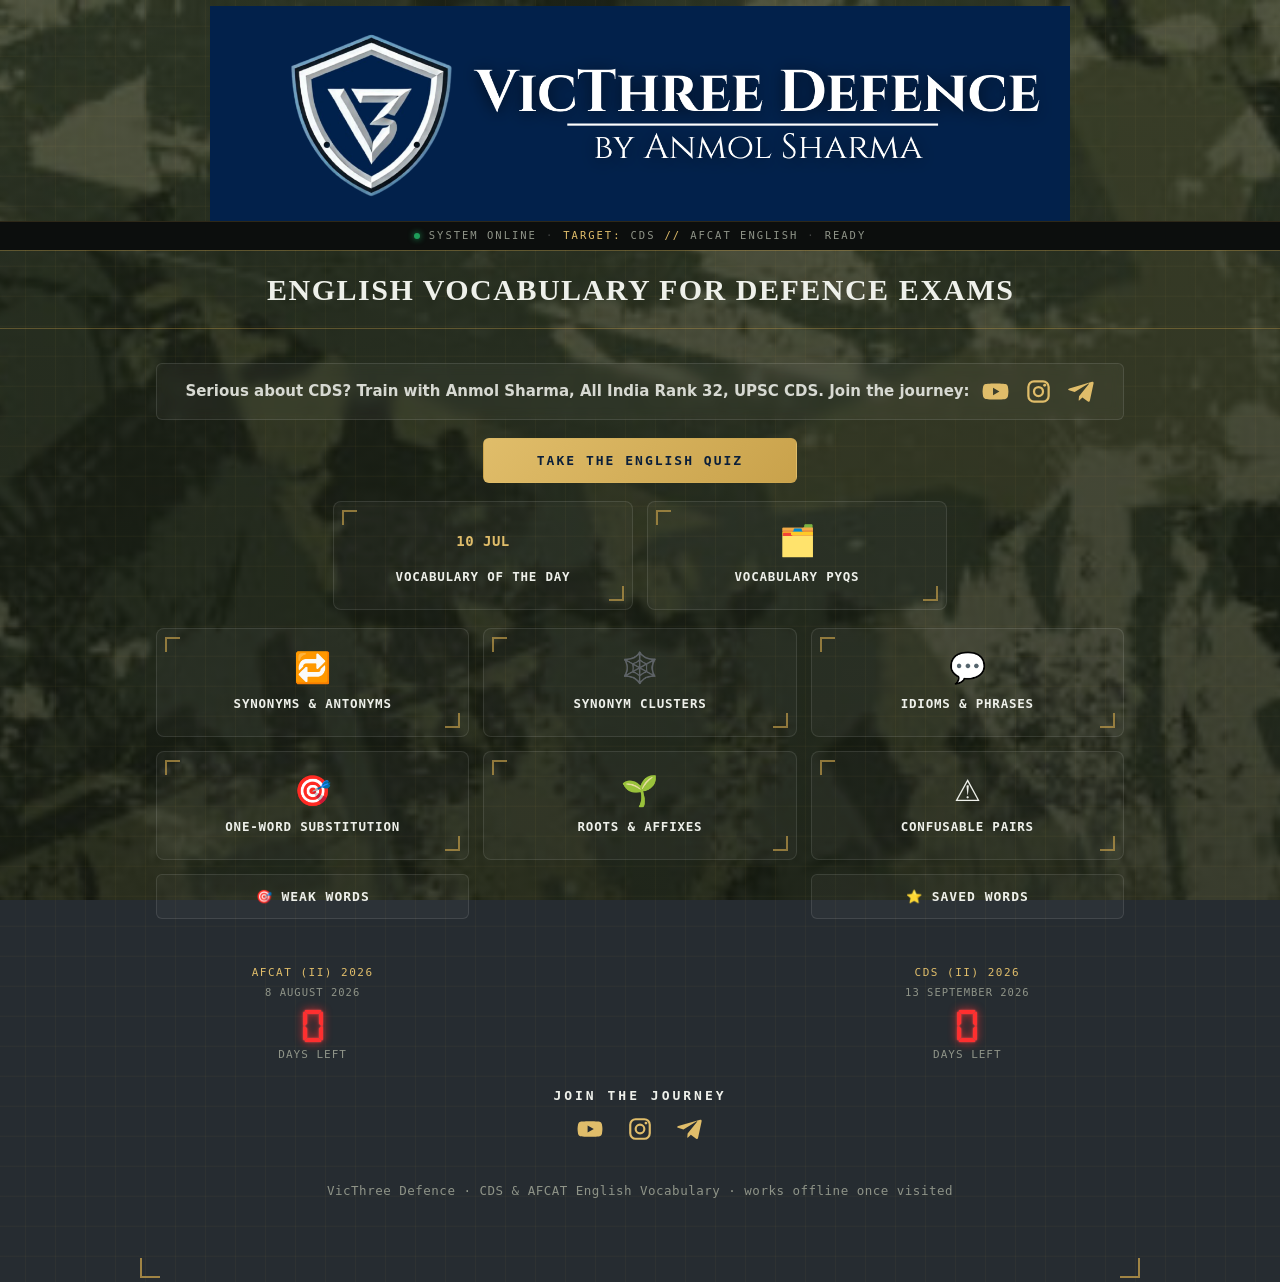
==== docs/index.html @ 81e0538b "Home: camouflage background image behind a dark veil (readability). Cache v=62. Co-Authored-By: Clau" ====
<!doctype html>
<html lang="en">
<head>
<meta charset="utf-8">
<meta name="viewport" content="width=device-width,initial-scale=1">
<title>VicThree Vocab — English Vocabulary for Defence Exams</title>
<meta name="description" content="English vocabulary for defence exams (CDS & AFCAT): synonyms, antonyms, idioms, one-word substitutions, roots and confusables. Mentorship by Anmol Sharma, AIR 32 UPSC CDS.">
<meta name="theme-color" content="#0B1F3A">
<link rel="manifest" href="manifest.webmanifest">
<link rel="apple-touch-icon" href="assets/shield-180.png?v=62">
<link rel="icon" href="assets/shield-192.png?v=62"><link rel="icon" sizes="32x32" href="assets/shield-32.png?v=62">
<link rel="stylesheet" href="css/styles.css?v=62">
</head>
<body class="home">
<header class="vbanner">
  <img class="bimg" src="assets/banner.png?v=62" alt="VicThree Defence — by Anmol Sharma">
  <div class="hud-bar"><span class="dot"></span> System Online <span class="sep">·</span> <span class="amber">TARGET:</span> CDS <span class="amber">//</span> AFCAT English <span class="sep">·</span> Ready</div>
</header>
<div class="titlebar"><h1>English Vocabulary <br class="m-br">for Defence Exams</h1></div>

<main class="container">
  <i class="tick bl"></i><i class="tick br"></i>
  <section class="cta">
    <span class="cta-text">Serious about CDS? Train with Anmol Sharma, <br class="m-br">All India Rank 32, UPSC CDS. Join the journey:</span>
    <nav class="cta-social">
      <a href="https://youtube.com/@victhreedefence" target="_blank" rel="noopener" title="YouTube" aria-label="YouTube"><svg viewBox="0 0 24 24" width="27" height="27" fill="currentColor"><path d="M23 7.5a3 3 0 0 0-2.1-2.1C19 4.9 12 4.9 12 4.9s-7 0-8.9.5A3 3 0 0 0 1 7.5 31 31 0 0 0 .5 12 31 31 0 0 0 1 16.5a3 3 0 0 0 2.1 2.1c1.9.5 8.9.5 8.9.5s7 0 8.9-.5A3 3 0 0 0 23 16.5 31 31 0 0 0 23.5 12 31 31 0 0 0 23 7.5zM9.8 15.3V8.7l5.7 3.3-5.7 3.3z"/></svg></a>
      <a href="https://www.instagram.com/victhreedefence" target="_blank" rel="noopener" title="Instagram" aria-label="Instagram"><svg viewBox="0 0 24 24" width="27" height="27" fill="none" stroke="currentColor" stroke-width="2"><rect x="3" y="3" width="18" height="18" rx="5"/><circle cx="12" cy="12" r="4"/><circle cx="17.5" cy="6.5" r="1.3" fill="currentColor" stroke="none"/></svg></a>
      <a href="https://t.me/anmolxsharma" target="_blank" rel="noopener" title="Telegram" aria-label="Telegram"><svg viewBox="0 0 24 24" width="27" height="27" fill="currentColor"><path d="M9.8 16.2l-.35 3.9c.5 0 .72-.22.98-.48l2.36-2.26 4.9 3.58c.9.5 1.54.24 1.78-.83l3.23-15.13c.32-1.34-.48-1.86-1.35-1.54L1.15 9.3C-.16 9.82-.14 10.56.93 10.9l5.02 1.56L17.9 5.1c.55-.36 1.05-.16.64.2L9.8 16.2z"/></svg></a>
    </nav>
  </section>

  <div class="home-quiz">
    <a class="minitile gold" href="quiz.html">Take the English Quiz</a>
  </div>

  <div class="topic-grid duo">
    <a class="tile" href="wotd.html"><span class="tile-date" id="wotd-date"></span><h3>Vocabulary of the Day</h3></a>
    <a class="tile" href="pyq.html"><div class="ic">🗂️</div><h3>Vocabulary PYQs</h3></a>
  </div>

  <div class="topic-grid">
    <a class="tile" href="learn.html?part=A"><div class="ic">🔁</div><h3>Synonyms &amp; Antonyms</h3></a>
    <a class="tile" href="reference.html?tab=clusters"><div class="ic">🕸️</div><h3>Synonym Clusters</h3></a>
    <a class="tile" href="learn.html?part=B"><div class="ic">💬</div><h3>Idioms &amp; Phrases</h3></a>
    <a class="tile" href="learn.html?part=C"><div class="ic">🎯</div><h3>One-word Substitution</h3></a>
    <a class="tile" href="reference.html?tab=roots"><div class="ic">🌱</div><h3>Roots &amp; Affixes</h3></a>
    <a class="tile" href="reference.html?tab=confusables"><div class="ic">⚠️</div><h3>Confusable Pairs</h3></a>
  </div>

  <div class="home-actions">
    <div class="action-col">
      <a class="minitile" href="quiz.html?mode=review">🎯 Weak Words</a>
      <div class="exam-timer">
        <div class="et-name">AFCAT (II) 2026</div>
        <div class="et-date">8 August 2026</div>
        <div class="et-count"><span class="n" data-countdown="2026-08-08">—</span> <span class="et-unit">days left</span></div>
      </div>
    </div>
    <div class="action-col">
      <a class="minitile" href="browse.html?saved=1">⭐ Saved Words</a>
      <div class="exam-timer">
        <div class="et-name">CDS (II) 2026</div>
        <div class="et-date">13 September 2026</div>
        <div class="et-count"><span class="n" data-countdown="2026-09-13">—</span> <span class="et-unit">days left</span></div>
      </div>
    </div>
  </div>

  <p class="join-label">Join the Journey</p>
  <nav class="foot-social">
    <a href="https://youtube.com/@victhreedefence" target="_blank" rel="noopener" title="YouTube" aria-label="YouTube"><svg viewBox="0 0 24 24" width="26" height="26" fill="currentColor"><path d="M23 7.5a3 3 0 0 0-2.1-2.1C19 4.9 12 4.9 12 4.9s-7 0-8.9.5A3 3 0 0 0 1 7.5 31 31 0 0 0 .5 12 31 31 0 0 0 1 16.5a3 3 0 0 0 2.1 2.1c1.9.5 8.9.5 8.9.5s7 0 8.9-.5A3 3 0 0 0 23 16.5 31 31 0 0 0 23.5 12 31 31 0 0 0 23 7.5zM9.8 15.3V8.7l5.7 3.3-5.7 3.3z"/></svg></a>
    <a href="https://www.instagram.com/victhreedefence" target="_blank" rel="noopener" title="Instagram" aria-label="Instagram"><svg viewBox="0 0 24 24" width="26" height="26" fill="none" stroke="currentColor" stroke-width="2"><rect x="3" y="3" width="18" height="18" rx="5"/><circle cx="12" cy="12" r="4"/><circle cx="17.5" cy="6.5" r="1.3" fill="currentColor" stroke="none"/></svg></a>
    <a href="https://t.me/anmolxsharma" target="_blank" rel="noopener" title="Telegram" aria-label="Telegram"><svg viewBox="0 0 24 24" width="26" height="26" fill="currentColor"><path d="M9.8 16.2l-.35 3.9c.5 0 .72-.22.98-.48l2.36-2.26 4.9 3.58c.9.5 1.54.24 1.78-.83l3.23-15.13c.32-1.34-.48-1.86-1.35-1.54L1.15 9.3C-.16 9.82-.14 10.56.93 10.9l5.02 1.56L17.9 5.1c.55-.36 1.05-.16.64.2L9.8 16.2z"/></svg></a>
  </nav>

  <p class="foot">VicThree Defence · CDS &amp; AFCAT English Vocabulary · works offline once visited</p>
</main>

<script src="js/data.js?v=62"></script>
<script>
(function(){
  var today = new Date(); today.setHours(0,0,0,0);
  document.querySelectorAll('[data-countdown]').forEach(function(el){
    var parts = el.getAttribute('data-countdown').split('-');
    var exam = new Date(+parts[0], +parts[1]-1, +parts[2]);
    var days = Math.max(0, Math.round((exam - today) / 86400000));
    el.textContent = days;
    var unit = el.parentNode.querySelector('.et-unit');
    if (unit) unit.textContent = (days === 1 ? 'day left' : 'days left');
  });
  var wd = document.getElementById('wotd-date');
  if (wd) {
    function shortD(dt){ return dt.getDate() + ' ' + dt.toLocaleDateString('en-GB',{month:'short'}).toUpperCase(); }
    wd.textContent = shortD(new Date());
    fetch('data/wotd.json').then(function(r){return r.json();}).then(function(d){
      if (d && d[0] && d[0].date){ var p = d[0].date.split('-'); wd.textContent = shortD(new Date(+p[0], +p[1]-1, +p[2])); }
    }).catch(function(){});
  }
})();
</script>
</body>
</html>
---- docs/css/styles.css ----
/* VicThree Vocab — CDS & AFCAT English Vocabulary
   Brand: navy #0B1F3A / gold #C9A24B (matches victhree-pyq) */
:root{
  --navy:#0B1F3A; --navy-2:#12294b; --navy-3:#1b365d;
  --gold:#C9A24B; --gold-2:#e0bd6a;
  --ink:#10233f; --muted:#5b6b82; --line:#e4e8ef; --bg:#f5f7fb; --card:#ffffff;
  --green:#1e9e5a; --green-bg:#e7f6ee; --red:#d23b48; --red-bg:#fdecee;
  --shadow:0 2px 10px rgba(11,31,58,.08); --shadow-lg:0 8px 28px rgba(11,31,58,.16);
  --radius:14px;
}
*{box-sizing:border-box}
html{-webkit-text-size-adjust:100%}
body{
  margin:0;font-family:"Segoe UI",system-ui,-apple-system,Roboto,Arial,sans-serif;
  color:var(--ink);background:var(--bg);line-height:1.5;
}
a{color:var(--navy-3);text-decoration:none}
img{max-width:100%}

/* ---- Header ---- */
.top{
  background:linear-gradient(135deg,var(--navy),var(--navy-2));
  color:#fff;padding:14px 16px;position:sticky;top:0;z-index:30;
  box-shadow:0 2px 10px rgba(0,0,0,.18);
}
.top .wrap{max-width:1000px;margin:0 auto;display:flex;align-items:center;gap:12px}
.brand{display:flex;align-items:center;gap:10px;font-weight:700;letter-spacing:.3px}
.brand .v3{
  width:34px;height:34px;flex:0 0 34px;border-radius:9px;
  background:var(--gold);color:var(--navy);display:grid;place-items:center;
  font-weight:800;font-size:15px;
}
.brand small{display:block;font-weight:500;font-size:11px;color:#b9c6dc;letter-spacing:.2px}
.top nav{margin-left:auto;display:flex;gap:6px;flex-wrap:wrap}
.top nav a{
  color:#dce4f1;padding:7px 12px;border-radius:999px;font-size:13.5px;font-weight:600;
}
.top nav a.active,.top nav a:hover{background:rgba(255,255,255,.14);color:#fff}

.container{max-width:1000px;margin:0 auto;padding:18px 16px 60px}

/* ---- PYQ-style banner header (all pages) ---- */
.vbanner{background:var(--navy);text-align:center;padding-top:6px;position:relative}
.vbanner-icons{display:flex;justify-content:flex-end;align-items:center;gap:18px;padding:8px 18px 12px}
.vbanner-icons a{color:var(--gold-2);display:inline-flex;line-height:0;text-decoration:none}
.vbanner-icons a:hover{color:#fff}
.cta{display:flex;align-items:center;justify-content:center;gap:12px;flex-wrap:wrap;
  background:linear-gradient(135deg,var(--navy),var(--navy-2));color:#fff;
  border-radius:14px;padding:14px 18px;margin:16px 0;box-shadow:var(--shadow-lg);text-align:center}
.cta-text{font-size:15px;font-weight:600;color:#fff;line-height:1.4}
.m-br{display:none}
@media(max-width:600px){.m-br{display:inline}}
.cta-social{display:flex;gap:16px;align-items:center}
.cta-social a{color:var(--gold-2);display:inline-flex;line-height:0;transition:color .12s,transform .12s}
.cta-social a:hover{color:#fff;transform:translateY(-2px)}
.join-label{text-align:center;font-weight:800;color:var(--navy);font-size:16px;letter-spacing:.3px;margin:26px 0 0}
.foot-social{display:flex;justify-content:center;align-items:center;gap:24px;margin:10px 0 6px}
.foot-social a{color:var(--navy);display:inline-flex;line-height:0;text-decoration:none;transition:color .12s,transform .12s}
.foot-social a:hover{color:var(--gold);transform:translateY(-2px)}
.vbanner .bimg{display:block;width:100%;max-width:860px;height:auto;margin:0 auto}
.vbanner-nav{display:flex;gap:8px;justify-content:center;flex-wrap:wrap;padding:10px 12px 14px}
.vbanner-nav a{color:#e7edf7;background:rgba(255,255,255,.10);border:1px solid rgba(255,255,255,.20);
  border-radius:999px;padding:8px 16px;font-size:14px;font-weight:600}
.vbanner-nav a:hover,.vbanner-nav a.active{background:var(--gold);border-color:var(--gold);color:var(--navy)}
.titlebar{background:var(--navy);border-bottom:4px solid var(--gold);padding:16px 16px;text-align:center;display:flex;align-items:center;justify-content:center}
.titlebar h1{margin:0;color:#fff;font-size:30px;font-weight:800;letter-spacing:1.5px;
  font-family:Georgia,"Times New Roman",serif;text-transform:uppercase;
  text-align:center;padding-left:1.5px}
@media(max-width:560px){.titlebar h1{font-size:21px}}

/* ---- Topic grid + wide cards (PYQ look) ---- */
.home-quiz{display:grid;grid-template-columns:repeat(3,1fr);gap:14px;margin:18px 0 0}
.home-quiz .minitile{grid-column:2}
.minitile.gold{background:linear-gradient(135deg,var(--gold-2),var(--gold));border-color:transparent;color:var(--navy)}
@media(max-width:600px){.home-quiz{grid-template-columns:1fr}.home-quiz .minitile{grid-column:1}}
.topic-grid{display:grid;grid-template-columns:repeat(3,1fr);gap:14px;margin:14px 0}
.topic-grid.one{grid-template-columns:minmax(0,340px);justify-content:center;margin:18px auto}
.topic-grid .tile{align-items:center;justify-content:center;text-align:center;padding:22px 14px;gap:10px}
.topic-grid .tile .ic{font-size:30px;height:34px;line-height:1;display:flex;align-items:center;justify-content:center}
@media(max-width:600px){.topic-grid{grid-template-columns:repeat(2,1fr)}}
.widecard{display:flex;align-items:center;gap:16px;background:var(--card);border:1px solid var(--line);
  border-radius:14px;padding:18px 22px;box-shadow:var(--shadow);margin:14px 0;cursor:pointer;
  transition:transform .12s,box-shadow .12s}
.widecard:hover{transform:translateY(-2px);box-shadow:var(--shadow-lg)}
.widecard .ic{font-size:26px;flex:0 0 auto}
.widecard h3{margin:0;font-size:18px;flex:1;text-align:left}
.widecard .chev{color:var(--gold);font-size:22px;font-weight:700}
.widecard.dark{background:linear-gradient(135deg,var(--navy),var(--navy-2));border:none;color:#fff}
.widecard.dark h3{color:#fff}
.widecard.gold{background:linear-gradient(135deg,var(--gold-2),var(--gold));border:none;color:var(--navy)}
.widecard.gold h3{color:var(--navy)}
.widecard.gold .chev{color:var(--navy)}
/* short split row (Weak Words left · Saved Words right, middle empty) */
.home-actions{display:grid;grid-template-columns:repeat(3,1fr);gap:14px;margin:14px 0 4px}
.home-actions .action-col:last-child{grid-column:-2 / -1}
.minitile{display:flex;align-items:center;justify-content:center;gap:8px;background:var(--card);border:1px solid var(--line);
  border-radius:12px;padding:12px;font-weight:700;font-size:14.5px;color:var(--navy);box-shadow:var(--shadow)}
.minitile:hover{border-color:var(--gold);transform:translateY(-1px)}
@media(max-width:600px){.home-actions{grid-template-columns:repeat(2,1fr)}}

/* ---- Banner + page title (home) ---- */
.banner{
  display:block;width:100%;height:auto;border-radius:var(--radius);
  box-shadow:var(--shadow-lg);margin-bottom:18px;
}
.page-title{
  text-align:center;font-size:24px;color:var(--navy);margin:6px 0 20px;
  letter-spacing:.2px;
}
.home-tiles{grid-template-columns:repeat(auto-fill,minmax(160px,1fr))}
.home-tiles .tile{align-items:center;text-align:center;padding:22px 16px}
.home-tiles .tile .ic{font-size:30px}
@media(max-width:560px){
  .page-title{font-size:20px}
  .home-tiles{grid-template-columns:repeat(2,1fr)}
}

/* ---- Hero (home) ---- */
.hero{
  background:linear-gradient(135deg,var(--navy),var(--navy-3));color:#fff;
  border-radius:var(--radius);padding:26px 22px;margin-bottom:20px;box-shadow:var(--shadow-lg);
}
.hero h1{margin:0 0 6px;font-size:24px}
.hero p{margin:0;color:#c7d4e8;font-size:14.5px}
.stats{display:flex;gap:10px;flex-wrap:wrap;margin-top:18px}
.stat{background:rgba(255,255,255,.10);border:1px solid rgba(255,255,255,.14);
  border-radius:11px;padding:10px 14px;min-width:84px}
.stat b{display:block;font-size:22px;color:var(--gold-2);line-height:1.1}
.stat span{font-size:12px;color:#c7d4e8}

/* ---- Tiles ---- */
.tiles{display:grid;grid-template-columns:repeat(auto-fill,minmax(150px,1fr));gap:12px}
.tile{
  background:var(--card);border:1px solid var(--line);border-radius:var(--radius);
  padding:16px;box-shadow:var(--shadow);display:flex;flex-direction:column;gap:6px;
  cursor:pointer;transition:transform .12s,box-shadow .12s,border-color .12s;
}
.tile:hover{transform:translateY(-2px);box-shadow:var(--shadow-lg);border-color:var(--gold)}
.tile .ic{font-size:26px}
.tile h3{margin:0;font-size:15.5px}
.tile p{margin:0;font-size:12.5px;color:var(--muted)}
.section-title{margin:24px 0 10px;font-size:13px;text-transform:uppercase;letter-spacing:1px;color:var(--muted)}

/* ---- Buttons ---- */
.btn{
  display:inline-flex;align-items:center;gap:7px;justify-content:center;
  background:var(--gold);color:var(--navy);border:none;border-radius:10px;
  padding:11px 18px;font-weight:700;font-size:14px;cursor:pointer;transition:filter .12s,transform .12s;
}
.btn:hover{filter:brightness(1.05);transform:translateY(-1px)}
.btn.ghost{background:transparent;color:#fff;border:1px solid rgba(255,255,255,.4)}
.btn.sm{padding:7px 12px;font-size:12.5px;border-radius:8px}
.btn.outline{background:#fff;color:var(--navy);border:1px solid var(--line)}
.backlink{display:inline-flex;align-items:center;gap:6px;color:var(--navy-3);font-weight:600;font-size:13.5px;margin-bottom:12px}

/* ---- Toolbar / filters ---- */
.toolbar{
  background:var(--card);border:1px solid var(--line);border-radius:var(--radius);
  padding:14px;box-shadow:var(--shadow);margin-bottom:16px;
  display:grid;gap:10px;grid-template-columns:repeat(auto-fit,minmax(150px,1fr));
}
.field{display:flex;flex-direction:column;gap:4px}
.field label{font-size:11.5px;font-weight:700;color:var(--muted);text-transform:uppercase;letter-spacing:.5px}
.field select,.field input{
  padding:9px 10px;border:1px solid var(--line);border-radius:9px;font-size:14px;background:#fff;color:var(--ink);
}
.field input:focus,.field select:focus{outline:2px solid var(--gold);border-color:var(--gold)}
.chips{display:flex;gap:7px;flex-wrap:wrap}
.chip{
  border:1px solid var(--line);background:#fff;color:var(--navy);border-radius:999px;
  padding:7px 13px;font-size:13px;font-weight:600;cursor:pointer;
}
.chip.on{background:var(--navy);color:#fff;border-color:var(--navy)}
.meta-row{display:flex;align-items:center;gap:12px;flex-wrap:wrap;margin-bottom:12px;font-size:13.5px;color:var(--muted)}

/* ---- Word / detail cards ---- */
.cards{display:grid;gap:14px}
.qcard,.wcard{
  background:var(--card);border:1px solid var(--line);border-radius:var(--radius);
  padding:20px 20px 18px;box-shadow:var(--shadow);
}
.qhead{display:flex;align-items:flex-start;gap:10px}
.qnum{font-size:12px;font-weight:700;color:var(--gold);background:var(--navy);
  border-radius:7px;padding:3px 8px;flex:0 0 auto}
.qtype{font-size:11px;font-weight:700;text-transform:uppercase;letter-spacing:.6px;
  color:var(--muted);border:1px solid var(--line);border-radius:999px;padding:2px 9px}
.stem{font-size:18px;font-weight:600;line-height:1.45;margin:12px 0 14px}
.stem .cap{color:var(--navy);font-weight:800;letter-spacing:.4px}

.opts{display:grid;gap:8px}
.opt{
  display:flex;align-items:center;gap:10px;border:1.5px solid var(--line);
  border-radius:10px;padding:13px 15px;font-size:16.5px;background:#fff;
}
.opt .lt{font-weight:800;color:var(--muted);width:18px;flex:0 0 18px}
.opt.clickable{cursor:pointer;transition:border-color .12s,background .12s}
.opt.clickable:hover{border-color:var(--gold);background:#fffdf6}
.opt.chosen{border-color:var(--navy);background:#eef2fb}
.opt.chosen .lt{color:var(--navy)}
.opt.correct{background:var(--green-bg);border-color:var(--green);color:#0c6b3a}
.opt.correct .lt{color:var(--green)}
.opt.wrong{background:var(--red-bg);border-color:var(--red);color:#9c1f2b}
.opt.wrong .lt{color:var(--red)}

/* detail panel */
.detail{margin-top:14px;border-top:1px dashed var(--line);padding-top:14px;display:none}
.detail.show{display:block;animation:fade .18s ease}
@keyframes fade{from{opacity:0;transform:translateY(4px)}to{opacity:1;transform:none}}
.dword{margin:2px 0 12px;font-size:30px;color:var(--navy);line-height:1.12}
.dmeaning{font-size:21px;line-height:1.4;margin:0 0 12px;color:var(--ink)}
.dex{font-style:italic;color:#44566f;font-size:17px;line-height:1.5;margin:0 0 14px}
.dline{font-size:18px;line-height:1.5;margin:8px 0;color:var(--ink)}
.dline .dk{font-weight:700;margin-right:8px}
.dline.dsyn .dk{color:#0c6b3a}
.dline.dant .dk{color:#b83143}
.dtrick{margin-top:16px;background:#fbf6e9;border-left:4px solid var(--gold);border-radius:8px;padding:14px 16px;font-size:16.5px;line-height:1.45}
.dtrick b{color:#8a6a1f}
.dtop{display:flex;align-items:center;justify-content:space-between;gap:10px;margin-bottom:8px}
.dtools{display:flex;align-items:center;gap:8px}
.iconbtn{background:none;border:none;cursor:pointer;color:var(--muted);padding:5px;border-radius:8px;
  line-height:0;display:inline-flex;align-items:center;transition:color .12s,background .12s}
.iconbtn:hover{color:var(--navy);background:#eef2f8}
.muted-intro{color:var(--muted);font-size:14px;margin:2px 0 12px;line-height:1.5}
.kindtag{font-size:12px;font-weight:600;color:var(--muted);text-transform:uppercase;letter-spacing:.5px;vertical-align:middle}
/* PYQ tag + chip counts + OCR note */
.pyqtag{font-family:var(--mono);font-size:11px;font-weight:700;letter-spacing:.5px;color:var(--navy);
  background:linear-gradient(135deg,var(--gold-2),var(--gold));border-radius:7px;padding:3px 9px;flex:0 0 auto;white-space:nowrap}
.chip .chipn{font-size:11px;opacity:.7;font-weight:700}
.chip.on .chipn{opacity:.85}
.dnote{margin:8px 0 0;font-size:13.5px;line-height:1.45;color:#8a6a1f;background:#fbf6e9;border-left:3px solid var(--gold);border-radius:6px;padding:8px 12px}
.meaningtag{font-size:15px;font-weight:600;color:var(--navy);background:#eef2f8;border-radius:8px;padding:3px 11px;vertical-align:middle;white-space:normal}
.confrow{margin:10px 0}
.confrow + .confrow{border-top:1px solid var(--line);padding-top:12px}
.confrow .cw{font-weight:800;color:var(--navy)}
.vs{color:var(--muted);font-weight:600;font-size:16px}
.dclust{display:flex;flex-wrap:wrap;gap:7px}
.wchip{background:#eef2f8;color:var(--navy);border-radius:8px;padding:5px 10px;font-size:15px;font-weight:600}
.wchip.link{cursor:pointer;border:1px solid transparent;font-family:inherit;box-shadow:inset 0 -2px 0 var(--gold)}
.wchip.link:hover{background:var(--gold);color:var(--navy);box-shadow:none}
.cluster-hint{display:flex;align-items:center;gap:10px;background:#fbf6e9;border:1px solid var(--gold);
  border-left:4px solid var(--gold);border-radius:10px;padding:10px 14px;margin:0 0 14px;font-size:14px;
  color:#7a5d12;animation:fade .2s ease}
.cluster-hint[hidden]{display:none}
.cluster-hint b{color:#8a6a1f}
.hint-x{margin-left:auto;flex:0 0 auto;background:none;border:none;cursor:pointer;color:#8a6a1f;font-size:16px;line-height:1;padding:2px 4px}
.hint-x:hover{color:var(--navy)}
.modal{position:fixed;inset:0;background:rgba(11,31,58,.55);display:flex;align-items:center;justify-content:center;padding:16px;z-index:60}
.modal[hidden]{display:none}
.modal-card{background:var(--card);border-radius:var(--radius);max-width:560px;width:100%;max-height:85vh;
  overflow:auto;padding:20px;box-shadow:var(--shadow-lg);animation:fade .16s ease}
.dactions{display:flex;gap:8px;flex-wrap:wrap;margin-top:12px}
.row-between{display:flex;align-items:center;justify-content:space-between;gap:10px;flex-wrap:wrap}
.home .banner{margin-top:4px}
.navrow{display:flex;justify-content:flex-end;margin-top:16px}
.navrow .btn{min-width:170px}
.qcard.result{text-align:center}
.qcard.result .dactions{justify-content:center}

/* star / progress */
.star{background:none;border:none;cursor:pointer;font-size:20px;line-height:1;color:#cdd5e2;padding:0}
.star.on{color:var(--gold)}
.pbadge{font-size:11.5px;font-weight:700;border-radius:999px;padding:2px 9px}
.pbadge.got{background:var(--green-bg);color:#0c6b3a}
.pbadge.missed{background:var(--red-bg);color:#9c1f2b}

/* score bar (quiz) */
.scorebar{
  position:sticky;top:62px;z-index:20;background:var(--card);border:1px solid var(--line);
  border-radius:12px;padding:10px 14px;box-shadow:var(--shadow);margin-bottom:14px;
  display:flex;align-items:center;gap:14px;font-size:14px;
}
.scorebar .track{flex:1;height:8px;background:var(--line);border-radius:999px;overflow:hidden}
.scorebar .fill{height:100%;background:linear-gradient(90deg,var(--gold),var(--green));width:0;transition:width .3s}
.scorebar b{color:var(--navy)}

.empty{text-align:center;color:var(--muted);padding:50px 20px}
.foot{text-align:center;color:var(--muted);font-size:12.5px;padding:28px 0 8px}
.spin{text-align:center;padding:50px;color:var(--muted)}

@media(max-width:560px){
  .top nav a{padding:6px 9px;font-size:12.5px}
  .hero h1{font-size:20px}
  .brand small{display:none}
}

/* ============ Tactical / military HUD theme ============
   Home page = full obsidian HUD (the reference photos).
   Sub-pages = tactical "shell" (mono headers, status strip, faint grid)
   but keep the study/reading surfaces light & high-contrast. */
:root{
  --mono:"Consolas","SF Mono",ui-monospace,"DejaVu Sans Mono",monospace;
  --obsidian:#0c0e0d; --obsidian-2:#14140f;
  --hud-line:rgba(201,162,75,.35);
  --hud-white:#eef0ea; --hud-dim:#8f9488;
}

/* ---- shared tactical accents (all pages) ---- */
.qtype,.qnum,.kindtag{font-family:var(--mono);text-transform:uppercase;letter-spacing:1px}
#tabs .chip,#rootkinds .chip,#kind-chips .chip{font-family:var(--mono);text-transform:uppercase;letter-spacing:.5px;font-size:12.5px}
.section-title{font-family:var(--mono)}
/* page headers read like field-manual labels */
#qtitle,#ltitle,.container > h2{font-family:var(--mono);text-transform:uppercase;letter-spacing:2px;font-weight:700}

/* faint tactical map-grid on light sub-pages only */
body:not(.home){
  background-image:
    linear-gradient(rgba(11,31,58,.045) 1px, transparent 1px),
    linear-gradient(90deg, rgba(11,31,58,.045) 1px, transparent 1px);
  background-size:28px 28px;
}

/* HUD status strip beneath the banner (all pages) */
.vbanner{border-bottom:1px solid var(--hud-line)}
.hud-bar{
  font-family:var(--mono);font-size:10.5px;letter-spacing:2px;text-transform:uppercase;
  color:var(--hud-dim);background:var(--obsidian);
  display:flex;align-items:center;gap:9px;justify-content:center;flex-wrap:wrap;
  padding:6px 14px;border-top:1px solid rgba(201,162,75,.18);
}
@media(max-width:600px){
  .hud-bar{flex-wrap:nowrap;white-space:nowrap;gap:3px;font-size:8.5px;letter-spacing:.2px;padding:6px 6px}
}
.hud-bar .dot{width:6px;height:6px;background:var(--green);border-radius:50%;
  display:inline-block;box-shadow:0 0 6px var(--green)}
.hud-bar .amber{color:var(--gold-2)}
.hud-bar .sep{color:rgba(255,255,255,.22)}

/* insignia-style topic tiles: HUD gold corner brackets (all pages) */
.topic-grid .tile{position:relative}
.topic-grid .tile h3{text-transform:uppercase;letter-spacing:.7px}
.topic-grid .tile::before,.topic-grid .tile::after{content:"";position:absolute;width:13px;height:13px;border:2px solid var(--gold);opacity:.55;pointer-events:none}
.topic-grid .tile::before{top:8px;left:8px;border-right:0;border-bottom:0}
.topic-grid .tile::after{bottom:8px;right:8px;border-left:0;border-top:0}
.minitile{text-transform:uppercase;letter-spacing:.6px}

/* ================= HOME — obsidian HUD ================= */
body.home{
  overflow-x:clip;
  background-color:#262c31;
  background-image:
    linear-gradient(rgba(201,162,75,.05) 1px, transparent 1px),
    linear-gradient(90deg, rgba(201,162,75,.05) 1px, transparent 1px),
    linear-gradient(rgba(15,20,14,.70), rgba(13,17,12,.80)),
    url('../assets/camo.jpg');
  background-size:30px 30px, 30px 30px, auto, cover;
  background-position:center, center, center, center;
  background-repeat:repeat, repeat, no-repeat, no-repeat;
  background-attachment:scroll, scroll, fixed, fixed;
  color:var(--hud-white);
}
body.home .vbanner{background:transparent}
body.home .titlebar{background:transparent;border-bottom:1px solid var(--hud-line)}
body.home .titlebar h1{color:var(--hud-white)}
body.home .container{position:relative}

/* corner crop-marks framing the whole layout (reference photo 1) */
.tick{position:absolute;width:20px;height:20px;pointer-events:none;opacity:.75;z-index:5}
.tick.tl{top:4px;left:0;border-top:2px solid var(--gold);border-left:2px solid var(--gold)}
.tick.tr{top:4px;right:0;border-top:2px solid var(--gold);border-right:2px solid var(--gold)}
.tick.bl{bottom:4px;left:0;border-bottom:2px solid var(--gold);border-left:2px solid var(--gold)}
.tick.br{bottom:4px;right:0;border-bottom:2px solid var(--gold);border-right:2px solid var(--gold)}

/* CTA as a translucent dark glass panel */
body.home .cta{
  background:rgba(255,255,255,.035);border:1px solid rgba(255,255,255,.11);
  box-shadow:none;border-radius:6px;backdrop-filter:blur(6px);
}
body.home .cta-text{color:#d7d9d2}
body.home .cta-social a{color:var(--gold-2)}

/* insignia tiles on obsidian */
body.home .topic-grid .tile{
  background:rgba(255,255,255,.03);border:1px solid rgba(255,255,255,.10);
  border-radius:8px;box-shadow:none;color:var(--hud-white);
}
body.home .topic-grid .tile:hover{border-color:var(--gold);background:rgba(201,162,75,.08);transform:translateY(-2px)}
body.home .topic-grid .tile h3{color:var(--hud-white);font-family:var(--mono);font-size:12.5px;font-weight:700;letter-spacing:.8px}
body.home .topic-grid .tile::before,body.home .topic-grid .tile::after{opacity:.65}

/* quiz button + action tiles on obsidian */
body.home .minitile{
  background:rgba(255,255,255,.03);border:1px solid rgba(255,255,255,.10);color:var(--hud-white);
  border-radius:6px;font-family:var(--mono);letter-spacing:1px;font-size:13px;box-shadow:none;
}
body.home .minitile:hover{border-color:var(--gold);background:rgba(201,162,75,.08)}
/* primary quiz tile: keep the bright gold fill + navy text so it's the clear call-to-action */
body.home .home-quiz .minitile.gold{
  background:linear-gradient(135deg,var(--gold-2),var(--gold));
  color:var(--navy);border:1px solid transparent;
  border-radius:6px;font-family:var(--mono);letter-spacing:2px;font-weight:800;
}
body.home .home-quiz .minitile.gold:hover{background:linear-gradient(135deg,#eccb7c,var(--gold-2));border-color:transparent}

/* per-exam countdown, stacked under each action tile */
.home-actions .action-col{display:flex;flex-direction:column;gap:46px}
.exam-timer{text-align:center;font-family:var(--mono)}
.exam-timer .et-name{font-size:11px;color:var(--gold-2);letter-spacing:1.5px;text-transform:uppercase}
.exam-timer .et-date{font-size:10.5px;color:var(--hud-dim);letter-spacing:1px;text-transform:uppercase;margin-top:3px}
.exam-timer .et-count{margin-top:10px;line-height:1}

/* seven-segment LED "bomb timer" digits (DSEG7 — SIL OFL font, bundled offline) */
@font-face{
  font-family:'DSEG7';
  src:url('../assets/DSEG7Classic-Bold.woff2') format('woff2');
  font-weight:700;font-style:normal;font-display:swap;
}
.et-count .n{
  display:block;text-align:center;text-indent:4px;
  font-family:'DSEG7',var(--mono);font-size:32px;line-height:1;letter-spacing:4px;
  color:#ff2f2f;
  text-shadow:0 0 8px rgba(255,45,45,.9),0 0 2px rgba(255,95,95,.95);
  animation:led-pulse 2s ease-in-out infinite;
}
.et-count .et-unit{
  display:block;text-align:center;margin-top:7px;
  font-family:var(--mono);font-size:11px;color:var(--hud-dim);text-transform:uppercase;letter-spacing:1px;
}
@keyframes led-pulse{
  0%,100%{opacity:1;   text-shadow:0 0 9px rgba(255,45,45,.95),0 0 3px rgba(255,95,95,1)}
  50%    {opacity:.38; text-shadow:0 0 3px rgba(255,45,45,.35)}
}
@media(prefers-reduced-motion:reduce){.et-count .n{animation:none}}

body.home .join-label{color:var(--hud-white);font-family:var(--mono);text-transform:uppercase;letter-spacing:3px;font-size:13px;font-weight:700}
body.home .foot-social a{color:var(--gold-2)}
body.home .foot-social a:hover{color:#fff}
body.home .foot{color:var(--hud-dim);font-family:var(--mono);letter-spacing:.5px}

/* home "Vocabulary PYQs" section heading */
.pyq-head{text-align:center;margin:32px 0 2px}
.home-sec{font-family:var(--mono);text-transform:uppercase;letter-spacing:2px;font-size:16px;color:var(--gold-2);margin:0}
.home-sec-sub{font-size:12.5px;color:var(--hud-dim);margin:6px 0 0;font-family:var(--mono);letter-spacing:.4px}

/* learn-page mode row: keep Practice set / PYQs only / Restart on one line */
#mode-row{flex-wrap:nowrap;align-items:center}
#mode-row .chip{white-space:nowrap}
#mode-row #restart-top{margin-left:auto}
@media(max-width:600px){
  #mode-row{gap:6px}
  #mode-row .chip{padding:7px 11px;font-size:12.5px}
}

/* Vocabulary of the Day */
.wotd-src{margin:10px 0 0;font-size:13px;color:var(--muted);font-weight:600}
.wotd-src .wotd-hl{font-weight:500;color:#7a889c}
.topic-grid.duo{grid-template-columns:repeat(2,minmax(0,300px));justify-content:center;margin:18px auto}
@media(max-width:600px){.topic-grid.duo{grid-template-columns:1fr;max-width:340px}}

/* Vocabulary of the Day — newspaper masthead dateline + day filter */
.wotd-masthead{position:relative;text-align:center;
  border-top:3px solid var(--navy);border-bottom:1px solid var(--line);padding:14px 0;margin:6px 0 16px}
.wotd-dateline{font-family:Georgia,"Times New Roman",serif;font-weight:800;font-size:38px;line-height:1.1;
  letter-spacing:1.5px;text-transform:uppercase;color:var(--navy)}
.wotd-dayfilter{position:absolute;right:0;top:50%;transform:translateY(-50%);
  padding:8px 12px;border:1px solid var(--line);border-radius:9px;font-size:13.5px;
  font-weight:600;background:#fff;color:var(--ink);cursor:pointer}
.wotd-dayfilter:focus{outline:2px solid var(--gold);border-color:var(--gold)}
.wotd-daysep{font-family:Georgia,"Times New Roman",serif;font-weight:800;font-size:15px;letter-spacing:.6px;
  text-transform:uppercase;color:var(--navy);border-bottom:1px solid var(--line);margin:22px 0 12px;padding-bottom:5px}
@media(max-width:600px){
  .wotd-dateline{font-size:24px;letter-spacing:.8px}
  .wotd-dayfilter{position:static;transform:none;display:block;margin:12px auto 0}
}

/* PYQ directions/task line */
.pyq-directions{font-size:12.5px;color:var(--muted);font-style:italic;margin:2px 0 10px;line-height:1.4}

/* date under the Vocabulary of the Day home tile */
.tile-date{display:flex;align-items:center;justify-content:center;height:34px;font-family:var(--mono);font-size:14px;letter-spacing:.5px;color:var(--gold-2);margin:0;font-weight:700}
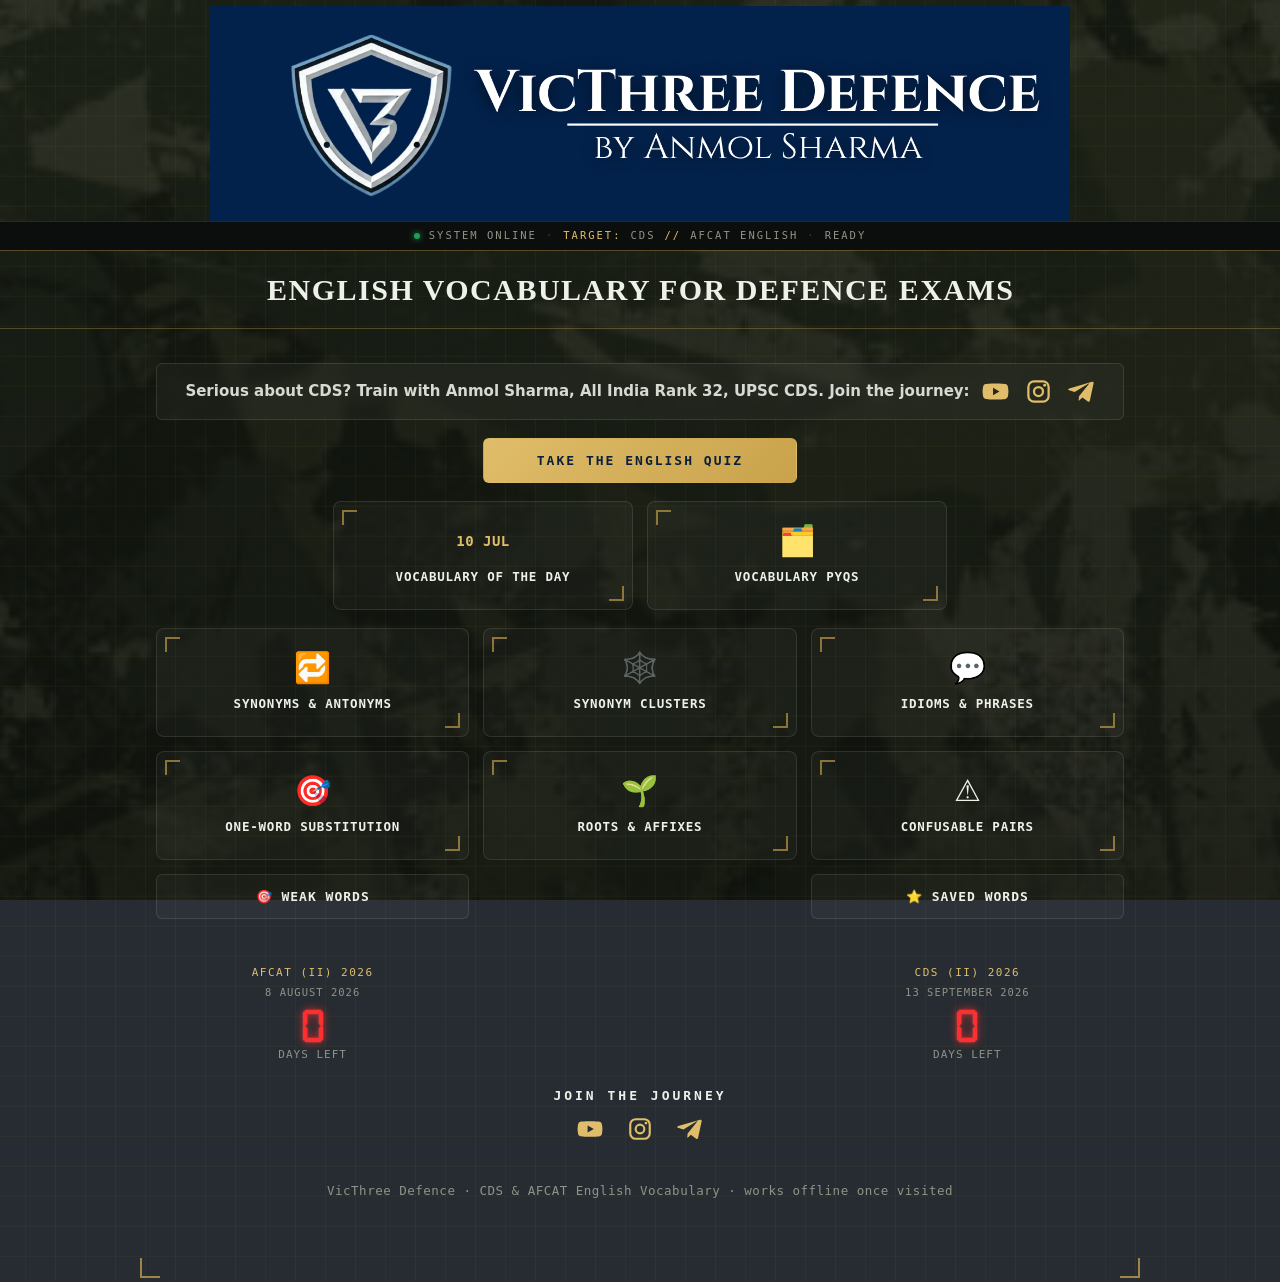
==== commit c00b89da: "Home: deepen camo veil on desktop to match mobile readability. Cache v=63. Co-Authored-By: Claude Op" ====
--- a/docs/index.html
+++ b/docs/index.html
@@ -7,13 +7,13 @@
 <meta name="description" content="English vocabulary for defence exams (CDS & AFCAT): synonyms, antonyms, idioms, one-word substitutions, roots and confusables. Mentorship by Anmol Sharma, AIR 32 UPSC CDS.">
 <meta name="theme-color" content="#0B1F3A">
 <link rel="manifest" href="manifest.webmanifest">
-<link rel="apple-touch-icon" href="assets/shield-180.png?v=62">
-<link rel="icon" href="assets/shield-192.png?v=62"><link rel="icon" sizes="32x32" href="assets/shield-32.png?v=62">
-<link rel="stylesheet" href="css/styles.css?v=62">
+<link rel="apple-touch-icon" href="assets/shield-180.png?v=63">
+<link rel="icon" href="assets/shield-192.png?v=63"><link rel="icon" sizes="32x32" href="assets/shield-32.png?v=63">
+<link rel="stylesheet" href="css/styles.css?v=63">
 </head>
 <body class="home">
 <header class="vbanner">
-  <img class="bimg" src="assets/banner.png?v=62" alt="VicThree Defence — by Anmol Sharma">
+  <img class="bimg" src="assets/banner.png?v=63" alt="VicThree Defence — by Anmol Sharma">
   <div class="hud-bar"><span class="dot"></span> System Online <span class="sep">·</span> <span class="amber">TARGET:</span> CDS <span class="amber">//</span> AFCAT English <span class="sep">·</span> Ready</div>
 </header>
 <div class="titlebar"><h1>English Vocabulary <br class="m-br">for Defence Exams</h1></div>
@@ -76,7 +76,7 @@
   <p class="foot">VicThree Defence · CDS &amp; AFCAT English Vocabulary · works offline once visited</p>
 </main>
 
-<script src="js/data.js?v=62"></script>
+<script src="js/data.js?v=63"></script>
 <script>
 (function(){
   var today = new Date(); today.setHours(0,0,0,0);
--- a/docs/css/styles.css
+++ b/docs/css/styles.css
@@ -348,6 +348,17 @@
   background-attachment:scroll, scroll, fixed, fixed;
   color:var(--hud-white);
 }
+/* On wider screens `cover` reveals lighter regions of the camo, so deepen the
+   veil there to match the darker, more readable look mobile already has. */
+@media(min-width:601px){
+  body.home{
+    background-image:
+      linear-gradient(rgba(201,162,75,.05) 1px, transparent 1px),
+      linear-gradient(90deg, rgba(201,162,75,.05) 1px, transparent 1px),
+      linear-gradient(rgba(13,17,12,.86), rgba(11,14,10,.91)),
+      url('../assets/camo.jpg');
+  }
+}
 body.home .vbanner{background:transparent}
 body.home .titlebar{background:transparent;border-bottom:1px solid var(--hud-line)}
 body.home .titlebar h1{color:var(--hud-white)}
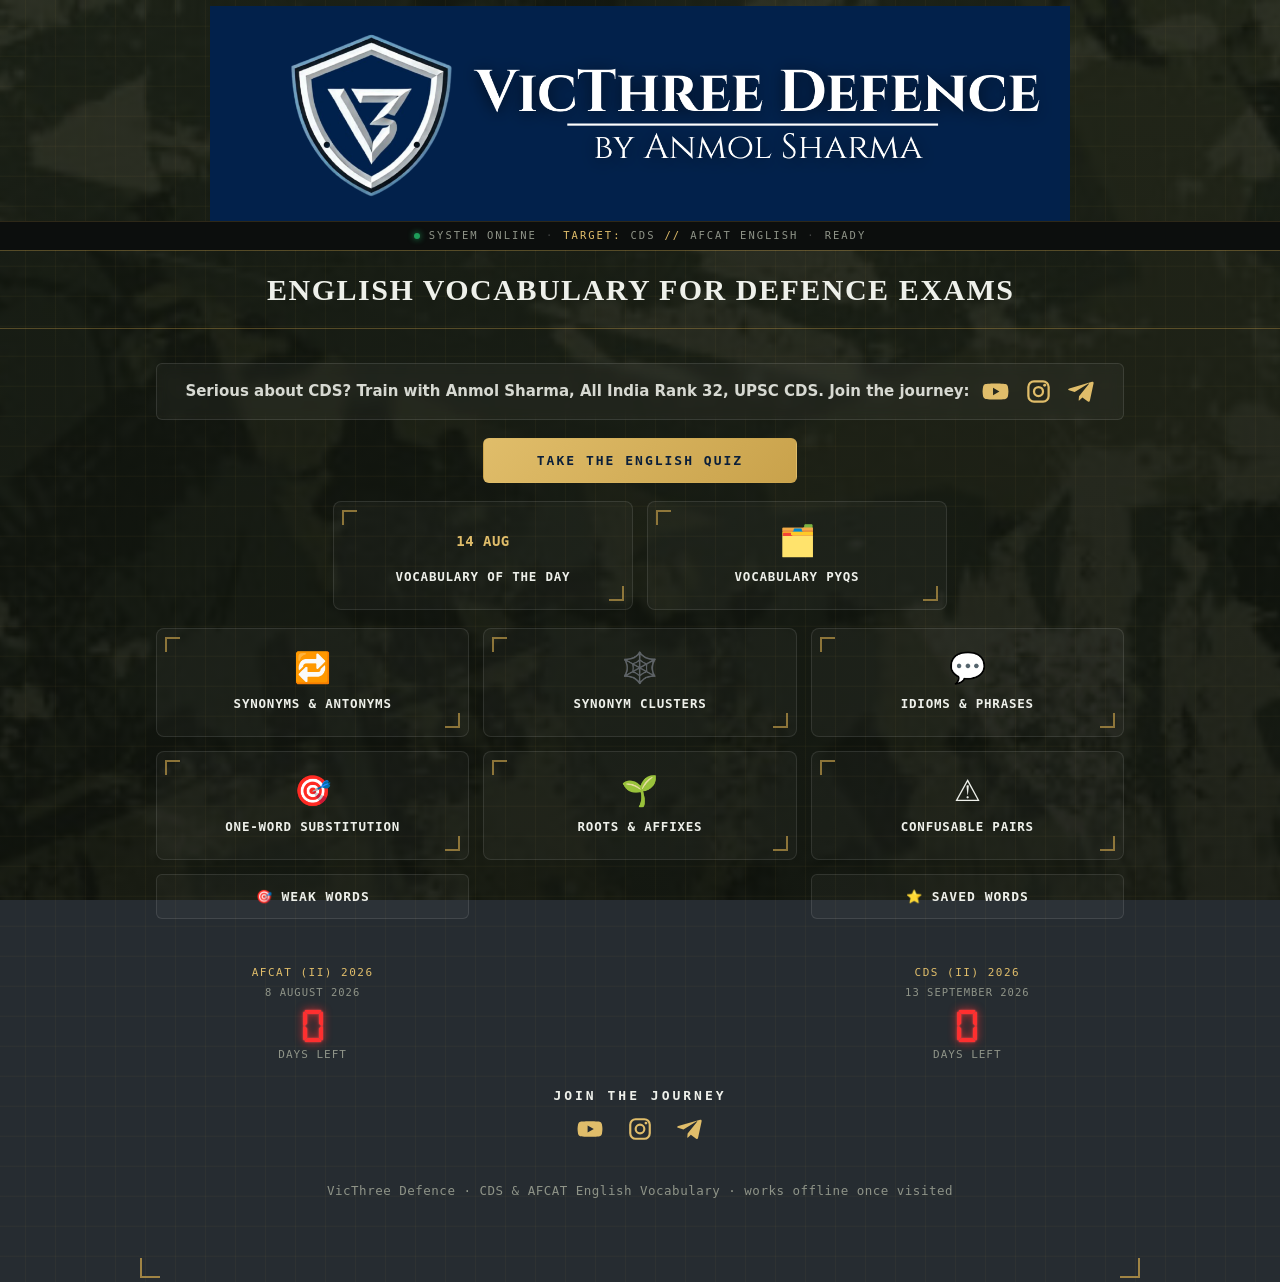
==== commit 2869739d: "Add welcome popup + lead capture + homepage typewriter greeting (native theme). Cache v=64. Co-Autho" ====
--- a/docs/index.html
+++ b/docs/index.html
@@ -7,13 +7,13 @@
 <meta name="description" content="English vocabulary for defence exams (CDS & AFCAT): synonyms, antonyms, idioms, one-word substitutions, roots and confusables. Mentorship by Anmol Sharma, AIR 32 UPSC CDS.">
 <meta name="theme-color" content="#0B1F3A">
 <link rel="manifest" href="manifest.webmanifest">
-<link rel="apple-touch-icon" href="assets/shield-180.png?v=63">
-<link rel="icon" href="assets/shield-192.png?v=63"><link rel="icon" sizes="32x32" href="assets/shield-32.png?v=63">
-<link rel="stylesheet" href="css/styles.css?v=63">
+<link rel="apple-touch-icon" href="assets/shield-180.png?v=64">
+<link rel="icon" href="assets/shield-192.png?v=64"><link rel="icon" sizes="32x32" href="assets/shield-32.png?v=64">
+<link rel="stylesheet" href="css/styles.css?v=64">
 </head>
 <body class="home">
 <header class="vbanner">
-  <img class="bimg" src="assets/banner.png?v=63" alt="VicThree Defence — by Anmol Sharma">
+  <img class="bimg" src="assets/banner.png?v=64" alt="VicThree Defence — by Anmol Sharma">
   <div class="hud-bar"><span class="dot"></span> System Online <span class="sep">·</span> <span class="amber">TARGET:</span> CDS <span class="amber">//</span> AFCAT English <span class="sep">·</span> Ready</div>
 </header>
 <div class="titlebar"><h1>English Vocabulary <br class="m-br">for Defence Exams</h1></div>
@@ -76,7 +76,7 @@
   <p class="foot">VicThree Defence · CDS &amp; AFCAT English Vocabulary · works offline once visited</p>
 </main>
 
-<script src="js/data.js?v=63"></script>
+<script src="js/data.js?v=64"></script>
 <script>
 (function(){
   var today = new Date(); today.setHours(0,0,0,0);
@@ -98,5 +98,7 @@
   }
 })();
 </script>
+<script src="js/config.js?v=64"></script>
+<script src="js/lead.js?v=64"></script>
 </body>
 </html>
--- a/docs/css/styles.css
+++ b/docs/css/styles.css
@@ -473,6 +473,51 @@
   .wotd-dayfilter{position:static;transform:none;display:block;margin:12px auto 0}
 }
 
+/* ---- Welcome popup / lead capture (light card, matches study surfaces) ---- */
+html.lead-open{overflow:hidden}
+.lead-overlay{position:fixed;inset:0;z-index:1000;display:flex;align-items:center;justify-content:center;padding:20px;
+  background:rgba(11,31,58,.72);backdrop-filter:blur(4px);-webkit-backdrop-filter:blur(4px);
+  animation:leadFade .25s ease both}
+.lead-overlay.lead-closing{animation:leadFade .25s ease reverse both}
+@keyframes leadFade{from{opacity:0}to{opacity:1}}
+.lead-card{width:100%;max-width:430px;background:var(--card);border-radius:16px;overflow:hidden;
+  box-shadow:0 24px 60px rgba(11,31,58,.45);
+  animation:leadPop .28s cubic-bezier(.2,.9,.3,1.2) both}
+@keyframes leadPop{from{opacity:0;transform:translateY(14px) scale(.97)}to{opacity:1;transform:none}}
+.lead-banner{background:var(--navy);border-bottom:3px solid var(--gold);padding:0;font-size:0;line-height:0}
+.lead-banner img{display:block;width:100%;height:auto}
+.lead-body{padding:24px 28px 26px}
+.lead-title{font-size:clamp(1rem,4.6vw,1.5rem);text-align:center;color:var(--navy);margin:0 0 18px;white-space:nowrap;font-weight:800}
+.lead-form{display:flex;flex-direction:column;gap:13px}
+.lead-field{display:flex;flex-direction:column;gap:5px}
+.lead-field span{font-weight:700;font-size:.74rem;text-transform:uppercase;letter-spacing:.08em;color:var(--navy)}
+.lead-field input{font-family:inherit;font-size:1rem;padding:11px 13px;border:1.5px solid var(--line);border-radius:9px;
+  background:#fff;color:var(--ink);transition:border-color .15s,box-shadow .15s}
+.lead-field input:focus{outline:none;border-color:var(--gold);box-shadow:0 0 0 3px rgba(201,162,75,.22)}
+.lead-error{min-height:1em;margin:2px 0 0;color:var(--red);font-size:.85rem;font-weight:600}
+.lead-btn{margin-top:4px;background:linear-gradient(135deg,var(--gold-2),var(--gold));color:var(--navy);
+  font-weight:800;font-size:1rem;letter-spacing:.01em;border:none;padding:13px 18px;border-radius:10px;
+  cursor:pointer;transition:filter .15s,transform .1s}
+.lead-btn:hover{filter:brightness(1.05)}
+.lead-btn:active{transform:translateY(1px)}
+.lead-btn:disabled{opacity:.7;cursor:default}
+@media(max-width:480px){
+  .lead-card{border-radius:14px}
+  .lead-body{padding:20px 18px 20px}
+}
+
+/* ---- Personalised greeting (returning visitor, homepage HUD) ---- */
+.greet{width:min(680px,calc(100% - 28px));margin:16px auto 2px;padding:14px 22px;text-align:center;
+  background:rgba(255,255,255,.04);border:1px solid rgba(255,255,255,.11);border-radius:8px}
+.greet-big{margin:0;font-family:var(--mono);font-weight:700;color:var(--hud-white);
+  font-size:clamp(1.02rem,4vw,1.32rem);line-height:1.32;letter-spacing:.3px;text-wrap:balance}
+.greet-name{color:var(--gold-2)}
+.greet-small{margin:5px 0 0;font-family:var(--mono);color:var(--hud-dim);
+  font-size:clamp(.84rem,3vw,.94rem);line-height:1.45;letter-spacing:.2px}
+.greet-caret{display:inline-block;width:2px;height:1em;margin-left:2px;background:var(--gold-2);
+  vertical-align:-0.12em;animation:greetBlink .8s step-end infinite}
+@keyframes greetBlink{50%{opacity:0}}
+
 /* PYQ directions/task line */
 .pyq-directions{font-size:12.5px;color:var(--muted);font-style:italic;margin:2px 0 10px;line-height:1.4}
 
